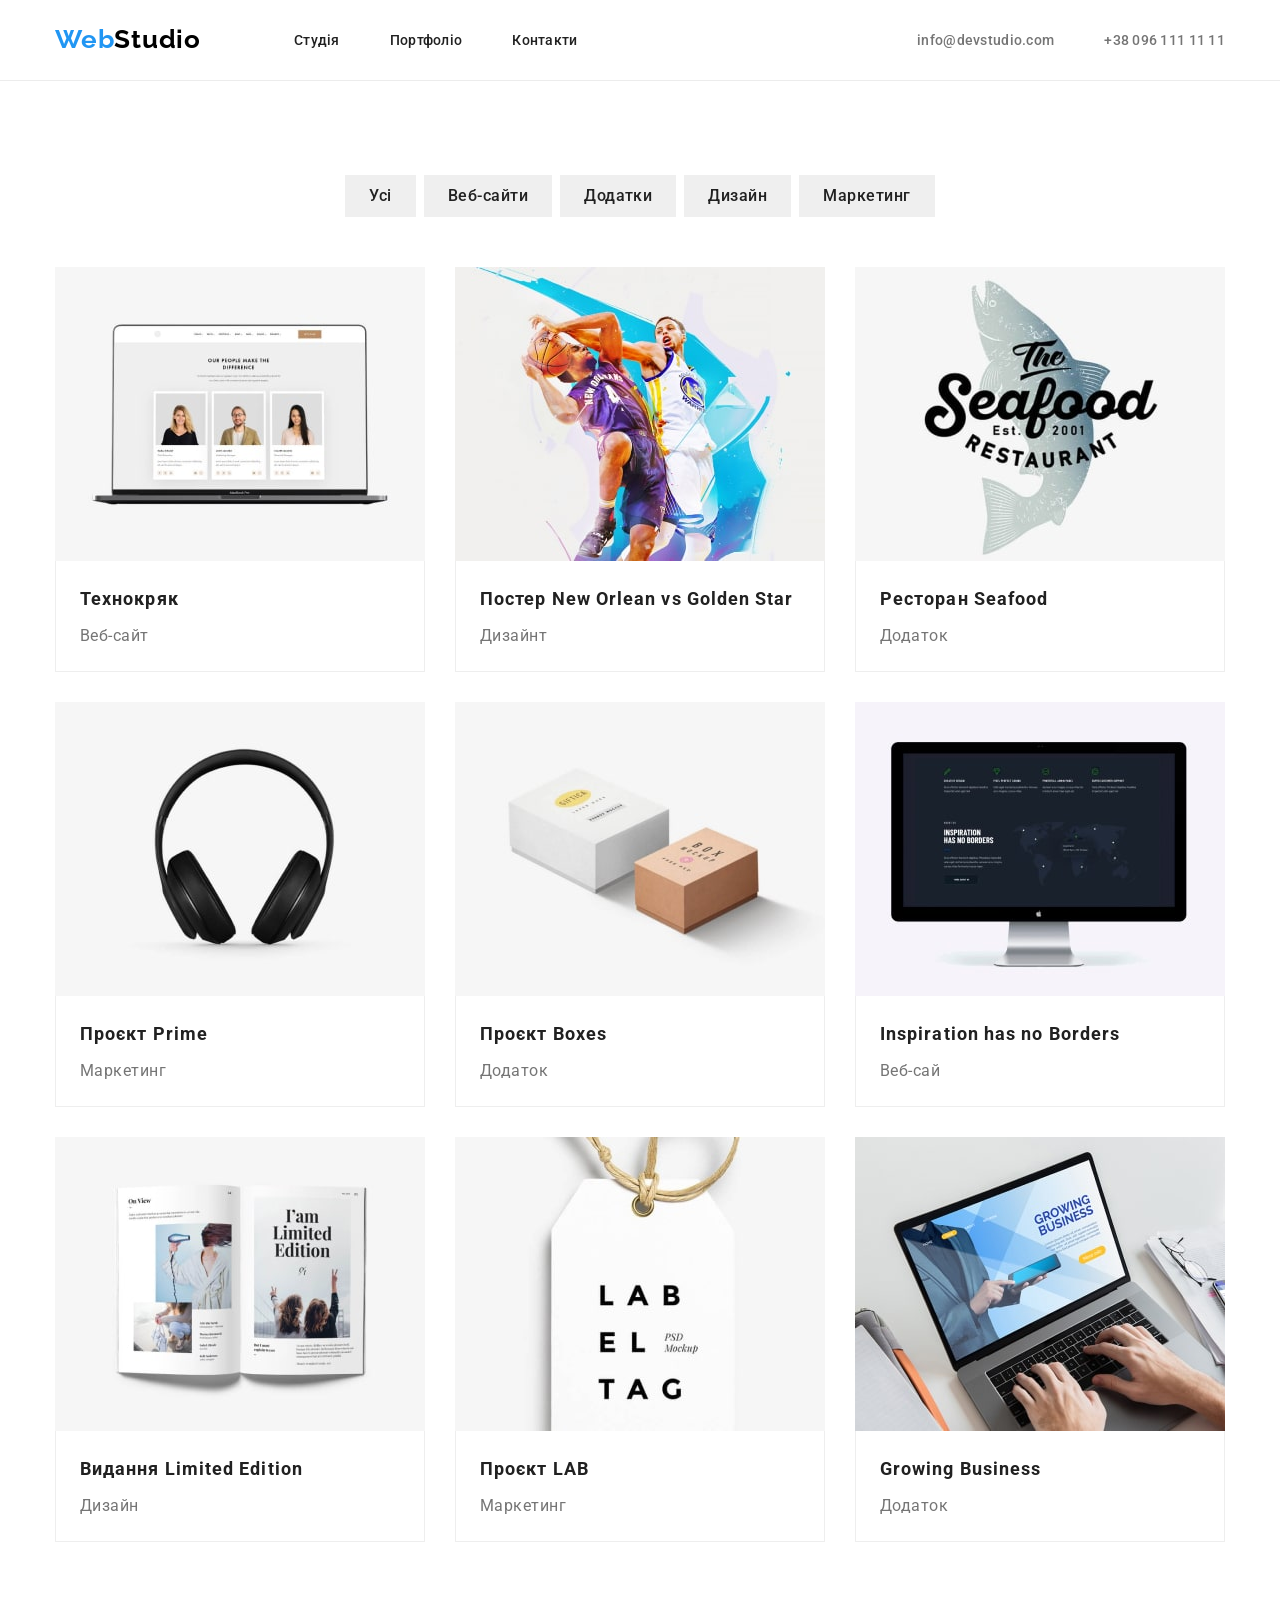
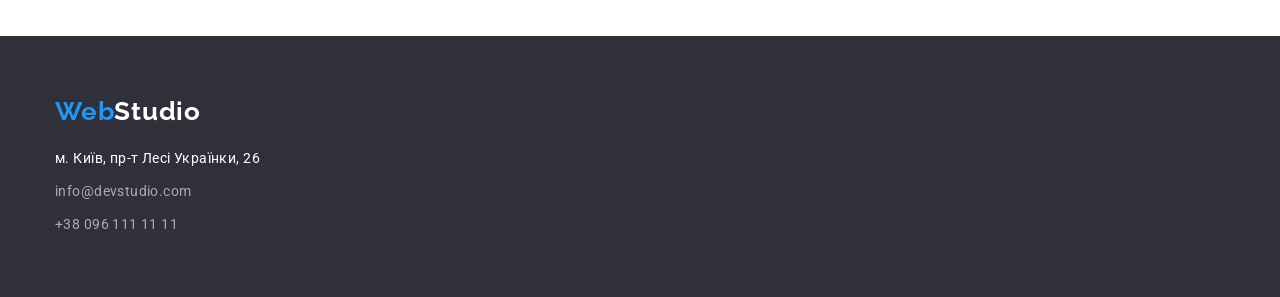
==== portfolio.html @ 2ce48fe1 "Initial commit" ====
<!DOCTYPE html>
<html lang="uk">

<head>
    <meta charset="UTF-8">
    <meta http-equiv="X-UA-Compatible" content="IE=edge">
    <meta name="viewport" content="width=device-width, initial-scale=1.0">
    <title>WebStudio</title>
    <link
        href="https://fonts.googleapis.com/css2?family=Raleway:wght@700&family=Roboto:wght@400;500;700;900&display=swap"
        rel="stylesheet">
     <link rel="stylesheet" href="https://cdnjs.cloudflare.com/ajax/libs/modern-normalize/1.1.0/modern-normalize.min.css"
            integrity="sha512-wpPYUAdjBVSE4KJnH1VR1HeZfpl1ub8YT/NKx4PuQ5NmX2tKuGu6U/JRp5y+Y8XG2tV+wKQpNHVUX03MfMFn9Q=="
            crossorigin="anonymous" referrerpolicy="no-referrer" />
    <link rel="stylesheet" href="./css/styles.css">
</head>

<body>
    <!--Шапка сайта-->
    <header class="header">
        <div class="header-nav container">
            <nav class="nav">
                <a href="./index.html" class="logo"><span class="primary">Web</span><span
                        class="secondary">Studio</span></a>
                <ul class="site-nav list">
                    <li class="item"><a href="./index.html" class="link">Студія</a></li>
                    <li class="item"><a href="./portfolio.html" class="link">Портфоліо</a></li>
                    <li class="item"><a href="" class="link">Контакти</a></li>
                </ul>
            </nav>
            <ul class="contacts-nav list">
                <li class="item"><a href="mailto:info@devstudio.com" class="link">info@devstudio.com</a></li>
                <li class="item"><a href="tel:+380961111111" class="link">+38 096 111 11 11</a></li>
            </ul>
        </div>
    
    </header>
   <main>

    <section class="examples section">
        <div class="container">
            <h2 class="visually-hidden">Наші роботи</h2>
        <ul class="btn-list list">
            <li class="item"><button type="button" class="button">Усі</button></li>
            <li class="item"><button type="button" class="button">Веб-сайти</button></li>
            <li class="item"><button type="button" class="button">Додатки</button></li>
            <li class="item"><button type="button" class="button">Дизайн</button></li>
            <li class="item"><button type="button" class="button">Маркетинг</button></li>
        </ul>
       

        <ul class="projects-list list">
            <li class="item">
                <img src="./images/portfolio.jpg" alt="Сторінка веб-сайту" width="370" height="294">
                <div class="design">
                    <h3 class="projects">Технокряк</h3>
                    <p class="category">Веб-сайт</p>
                </div>
            </li>
            <li class="item">
                <img src="./images/portfolio1.jpg" alt="Боскетболісті" width="370" height="294">
                <div class="design">
                    <h3 class="projects">Постер New Orlean vs Golden Star</h3>
                    <p class="category">Дизайнт</p>
                </div>
            </li>
            <li class="item">
                <img src="./images/portfolio2jpg.jpg" alt="Риба" width="370" height="294">
                <div class="design">
                    <h3 class="projects">Ресторан Seafood</h3>
                    <p class="category">Додаток</p>
                </div>
            </li>
            <li class="item">
                <img src="./images/portfolio3.jpg" alt="Комп'ютерні навушники" width="370" height="294">
                <div class="design">
                    <h3 class="projects">Проєкт Prime</h3>
                    <p class="category">Маркетинг</p>
                </div>
            </li>
            <li class="item">
                <img src="./images/portfolio4.jpg" alt="Дві коробки" width="370" height="294">
                <div class="design">
                    <h3 class="projects">Проєкт Boxes</h3>
                    <p class="category">Додаток</p>
                </div>
            </li>
            <li class="item">
                <img src="./images/portfolio5.jpg" alt="Сторінка веб-сайту" width="370" height="294">
                <div class="design">
                    <h3 class="projects">Inspiration has no Borders</h3>
                    <p class="category">Веб-сай</p>
                </div>
            </li>
            <li class="item">
                <img src="./images/portfolio6.jpg" alt="Журнал" width="370" height="294">
                <div class="design">
                    <h3 class="projects">Видання Limited Edition</h3>
                    <p class="category">Дизайн</p>
                </div>
            </li>
            <li class="item">
                <img src="./images/portfolio7.jpg" alt="Етикетка" width="370" height="294">
                <div class="design">
                    <h3 class="projects">Проєкт LAB</h3>
                <p class="category">Маркетинг</p>
            </div>
            </li>
            <li class="item">
                <img src="./images/portfolio8jpg.jpg" alt="Людина працює за ноутбуком" width="370" height="294">
                <div class="design">
                    <h3 class="projects">Growing Business</h3>
                    <p class="category">Додаток</p>
                </div>
            </li>
        </ul>
        </div>
    </section>

   </main>

    <!--Подвал-->
<footer class="footer">
    <div class="container">
        <a href="./index.html" class="logo"><span class="primary">Web</span><span
                class="secondary white">Studio</span></a>
        <address>
            <ul class="contacts list">
                <li class="item"><a href="https://goo.gl/maps/CDWquLzeUnctmw3z9" target="_blank"
                        rel="noopener noreferrer nofollow" class="link address">м. Київ, пр-т Лесі
                        Українки, 26</a></li>
                <li class="item"><a href="mailto:info@devstudio.com" class="link">info@devstudio.com</a></li>
                <li class="item"><a href="tel:+380961111111" class="link">+38 096 111 11 11</a></li>
            </ul>
        </address>
    </div>

</footer>

</body>

</html>
---- css/styles.css ----
:root {
    --main-color: #212121;
    --logo-color: #000000;
    --phone-color: #757575;
    --primary-color: #ffffff;
    --accent-color: #2196f3;
    --hero-color: #2f303a;
    --adress-color: rgba(255, 255, 255, 0.6);
    --exampels-border-color: #EEEEEE
}

body {
    font-family: 'Roboto', 'Times New Roman', 'Verdana', 'Tahoma', sans-serif;
    background-color: var(--primary-color);
    color: var(--main-color);
}

/* Reset start */

h1,
h2,
h3,
h4,
h5,
h6,
p {
    margin: 0;
}

.link {
    text-decoration: none;
}

.list {
    list-style: none;
    padding: 0;
    margin: 0;
    list-style: none;

}

img {
    display: block;
}

.button {
    display: inline-block;
        text-align: center;
        font-family: inherit;
        cursor: pointer;
        color: inherit;
        border-color: transparent;
}

/* Reset end */

.container {
width: 1200px;
padding-left: 15px;
padding-right: 15px;
margin-left: auto;
margin-right: auto;
/* outline: 2px solid red; */
}

.section{
padding-top: 94px;
padding-bottom: 94px;
}

/* Header */
.header-nav {
    display: flex;
}

.nav {
    display: flex;
}

.header {
    border-bottom: 1px solid #ECECEC;
}

.logo {
    padding-top: 24px;
    padding-bottom: 25px;
    font-family: Raleway;
    font-weight: 700;
    font-size: 26px;
    line-height: 1.19;
    letter-spacing: 0.03em;
    text-decoration: none;
}

.logo>.primary {
    color: var(--accent-color);
}

.logo>.secondary {
    color: var(--logo-color);
}


/* site nav */
.site-nav {
    display: flex;
    margin-left: 93px;
    align-items: center;
}

.header-nav {
display: flex;
align-items: center;
}

.contacts-nav {
    display: flex;
    margin-left: auto;
    align-items: center;
}

.site-nav .item:not(:last-child) {
    margin-right: 50px;
}

.site-nav .link {
    font-weight: 500;
    font-size: 14px;
    line-height: 1.14;
    letter-spacing: 0.02em;
    color: inherit;
    padding-top: 32px;
    padding-bottom: 32px;
}

.site-nav .link:hover, 
.site-nav .link:focus {
    color: var(--accent-color);
}

.contacts-nav .link {
    font-weight: 500;
    font-size: 14px;
    line-height: 1.14;
    letter-spacing: 0.02em;
    color: var(--phone-color);
}

.contacts-nav .link:hover,
.contacts-nav .link:focus {
    color: var(--accent-color)
}

.contacts-nav .item+.item {
    margin-left: 50px;
}

/* Hero */

.hero {
    color: var(--primary-color);
    background-color: var(--hero-color);
    padding-top: 200px;
    padding-bottom: 200px;
    margin-left: auto;
    margin-right: auto;
    max-width: 1600px;
    text-align: center;
    
}

.hero-title {
    margin-bottom: 30px;
    font-weight: 900;
    font-size: 44px;
    line-height: 1.36;
    text-align: center;
    letter-spacing: 0.06em;
    text-transform: uppercase;
    color: var(--primary-color);
}

.hero .button {
    background: var(--accent-color);
    min-width: 216px;
        border-radius: 4px;
        padding: 10px 32px;
        font-weight: 700;
        font-size: 16px;
        line-height: 1.88;
        align-items: center;
        letter-spacing: 0.06em;
        color: var(--primary-color);
}

 /* Benefits */

.no-padding {
    padding-bottom: 0;
}

.benefits-list{
    display: flex;
}

.benefits .title {
    font-weight: 700;
    font-size: 14px;
    line-height: 1.14;
    letter-spacing: 0.03em;
    text-transform: uppercase;
    margin-bottom: 10px;
}

.benefits .text {
    font-size: 14px;
    line-height: 1.71;
    letter-spacing: 0.03em;
    color: var(--phone-color);
}

.benefits-list .item {
    width: 270px;
}

/* activity */

.activity-list {
    display: flex;
}

.activity-list .item+.item {
    margin-left: 30px;
}

.activity .title, .team .title {
    font-weight: 700;
    font-size: 36px;
    line-height: 1.17;
    text-align: center;
    letter-spacing: 0.03em;
    margin-bottom: 50px;
}

/* team */
.member-list {
    display: flex;
}

.member {
    box-shadow: 0px 1px 3px rgba(0, 0, 0, 0.12), 0px 1px 1px rgba(0, 0, 0, 0.14), 0px 2px 1px rgba(0, 0, 0, 0.2);
    border-radius: 0px 0px 4px 4px;
}

.team {
    background: #F5F4FA;
}

.member +.member, .benefits-list .item+.item {
    margin-left: 30px;

}

.info {
padding-top: 30px;
padding-bottom: 30px;
}

.member .name {
    font-weight: 500;
    font-size: 16px;
    line-height: 1.19;
    text-align: center;
    letter-spacing: 0.03em;
    margin-bottom: 10px;
}

.member .post {
    font-size: 16px;
    line-height: 1.19;
    text-align: center;
    letter-spacing: 0.03em;
    color: var(--phone-color);
}

/* footer */

.footer {
    background-color: var(--hero-color);
    padding-top: 60px;
    padding-bottom: 60px;
}

.footer .logo {
    display: inline-block;
    padding: 0;
    margin-bottom: 20px;
}

.secondary.white {
    color: var(--primary-color);
}

.contacts .item+.item {
    margin-top: 9px;
}

.contacts .link {
    font-style: normal;
    font-size: 14px;
    line-height: 1.71;
    letter-spacing: 0.03em;
    color: var(--adress-color);
}

.link.address {
    color: var(--primary-color);
}

/* portfolio */

.visually-hidden {
    position: absolute;
    width: 1px;
    height: 1px;
    margin: -1px;
    border: 0;
    padding: 0;

    white-space: nowrap;
    clip-path: inset(100%);
    clip: rect(0 0 0 0);
    overflow: hidden;
}

.btn-list {
    display: flex;
    justify-content:center;
    margin-bottom: 50px;
    align-items: center;
}

.btn-list .item+.item {
    margin-left: 8px;
}

.examples .button {
    padding: 6px 22px;
    font-weight: 500;
        font-size: 16px;
        line-height: 1.62;
        text-align: center;
        letter-spacing: 0.03em;

}

.examples .button:hover,
.examples .button:focus {
    color: var(--primary-color);
    background-color: var(--accent-color);
}

.projects-list {
    display: flex;
    flex-wrap: wrap;
    gap: 30px;
    justify-content:center;
    /* outline: 2px solid tomato; */
}

.examples .projects {
    margin-bottom: 4px;
    font-weight: 700;
        font-size: 18px;
        line-height: 2;
        letter-spacing: 0.06em;
}

.examples .category {
    font-size: 16px;
        line-height: 1.88;
        letter-spacing: 0.03em;
        color: var(--phone-color);
} 

.design {
    padding: 20px 24px;
    border-right: 1px solid var(--exampels-border-color);
    border-bottom: 1px solid var(--exampels-border-color);
    border-left: 1px solid var(--exampels-border-color);
}
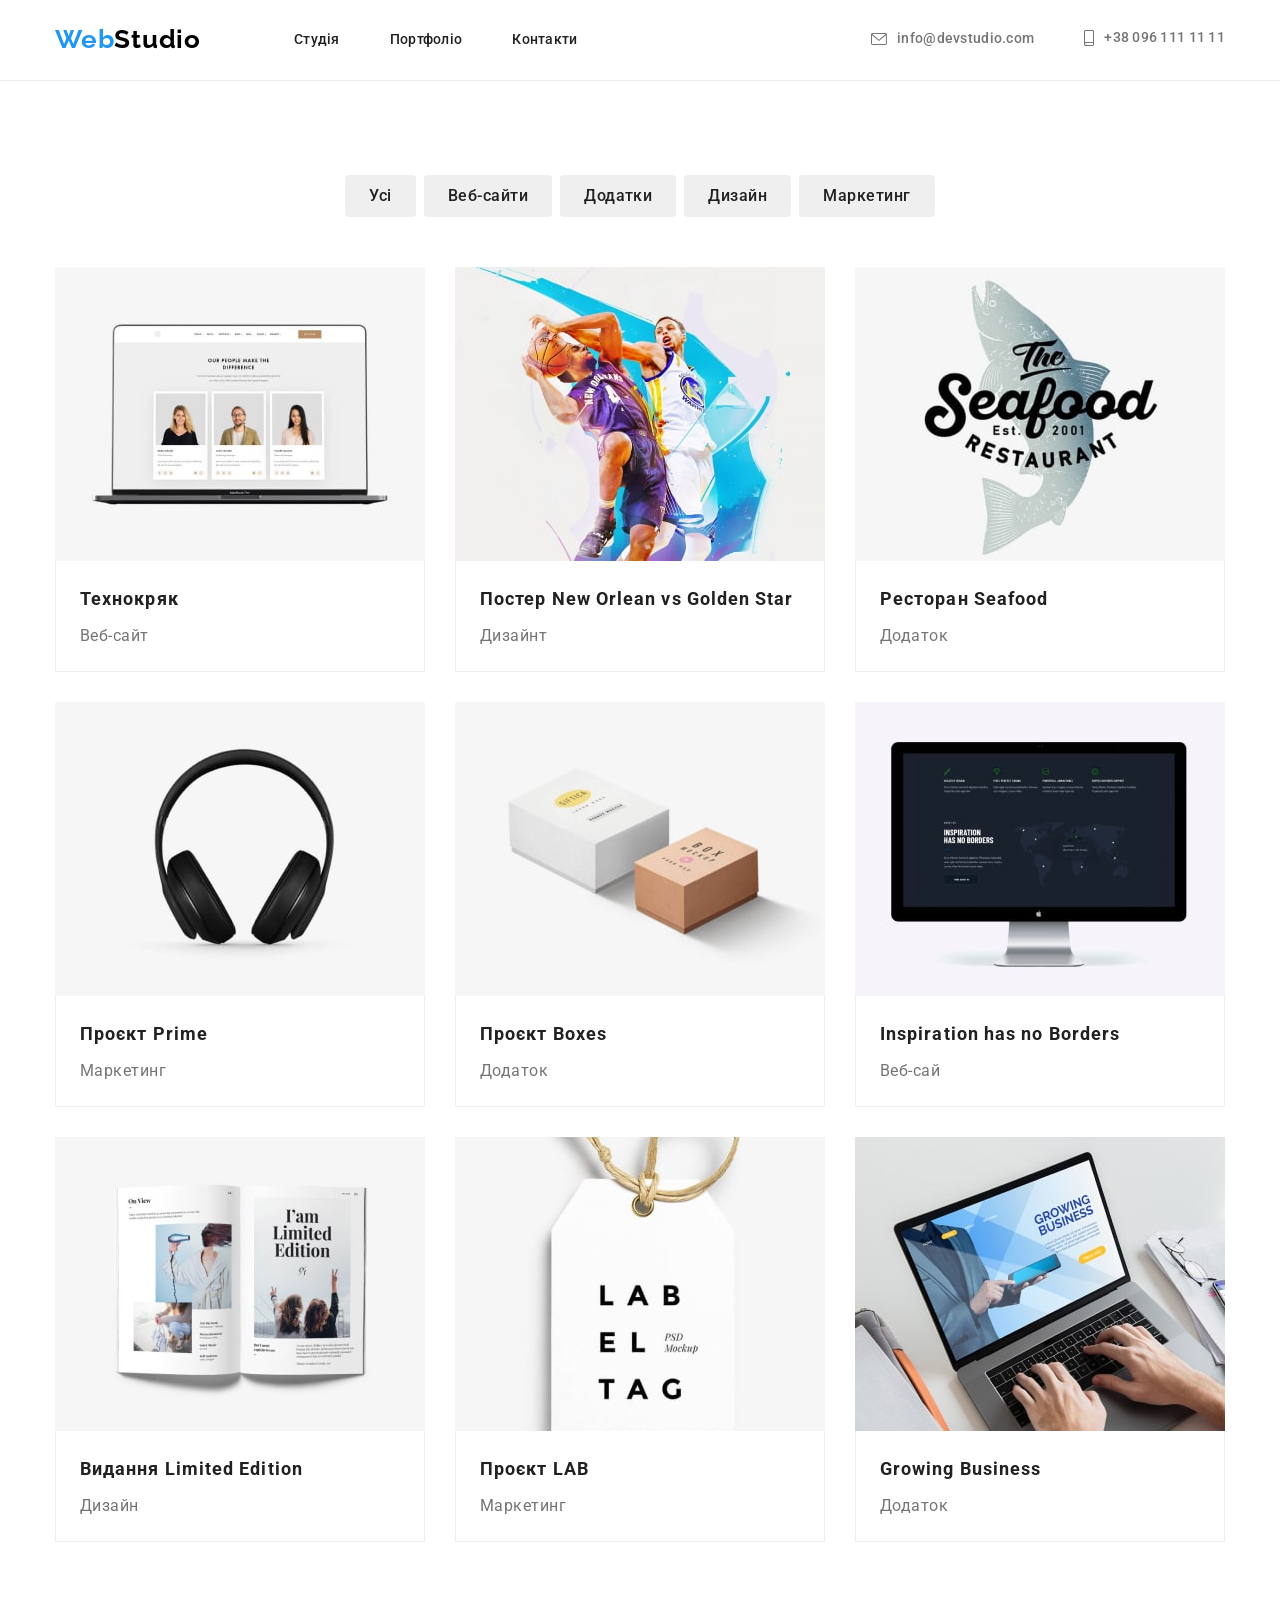
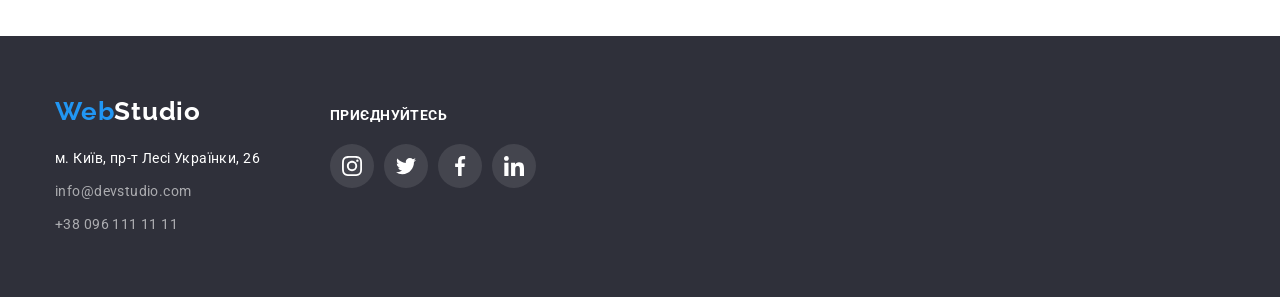
==== commit ff5ead51: "добавление ссылок и иконок" ====
--- a/portfolio.html
+++ b/portfolio.html
@@ -29,11 +29,18 @@
                 </ul>
             </nav>
             <ul class="contacts-nav list">
-                <li class="item"><a href="mailto:info@devstudio.com" class="link">info@devstudio.com</a></li>
-                <li class="item"><a href="tel:+380961111111" class="link">+38 096 111 11 11</a></li>
+                <li class="item"><a href="mailto:info@devstudio.com" class="link">
+                        <svg class="contact-icon" width="16" height="12">
+                            <use href="./images/icons.svg#icon-envelope"></use>
+                        </svg>
+                        info@devstudio.com</a></li>
+                <li class="item"><a href="tel:+380961111111" class="link">
+                        <svg class="contact-icon" width="10" height="16">
+                            <use href="./images/icons.svg#icon-smartphone"></use>
+                        </svg>
+                        +38 096 111 11 11</a></li>
             </ul>
         </div>
-    
     </header>
    <main>
 
@@ -122,19 +129,54 @@
     <!--Подвал-->
 <footer class="footer">
     <div class="container">
-        <a href="./index.html" class="logo"><span class="primary">Web</span><span
-                class="secondary white">Studio</span></a>
-        <address>
-            <ul class="contacts list">
-                <li class="item"><a href="https://goo.gl/maps/CDWquLzeUnctmw3z9" target="_blank"
-                        rel="noopener noreferrer nofollow" class="link address">м. Київ, пр-т Лесі
-                        Українки, 26</a></li>
-                <li class="item"><a href="mailto:info@devstudio.com" class="link">info@devstudio.com</a></li>
-                <li class="item"><a href="tel:+380961111111" class="link">+38 096 111 11 11</a></li>
+        <div class="footer-nav">
+            <a href="./index.html" class="logo"><span class="primary">Web</span><span
+                    class="secondary white">Studio</span></a>
+            <address>
+                <ul class="contacts list">
+                    <li class="item"><a href="https://goo.gl/maps/CDWquLzeUnctmw3z9" target="_blank"
+                            rel="noopener noreferrer nofollow" class="link address">м. Київ, пр-т Лесі
+                            Українки, 26</a></li>
+                    <li class="item"><a href="mailto:info@devstudio.com" class="link">info@devstudio.com</a></li>
+                    <li class="item"><a href="tel:+380961111111" class="link">+38 096 111 11 11</a></li>
+                </ul>
+            </address>
+        </div>
+
+        <div class="socials-footer">
+            <h2 class="footer-title">приєднуйтесь</h2>
+            <ul class="socials-list list">
+                <li class="item">
+                    <a href="https://www.instagram.com/" rel="noopener noreferrer" aria-label="Instagram" class="link">
+                        <svg class="social-icon" width="20" height="20">
+                            <use href="./images/icons.svg#icon-instagram"></use>
+                        </svg>
+                    </a>
+                </li>
+                <li class="item">
+                    <a href="https://twitter.com/" rel="noopener noreferrer" aria-label="Twitter" class="link">
+                        <svg class="social-icon" width="20" height="20">
+                            <use href="./images/icons.svg#icon-twitter"></use>
+                        </svg>
+                    </a>
+                </li>
+                <li class="item">
+                    <a href="https://www.facebook.com/" rel="noopener noreferrer" aria-label="Facebook" class="link">
+                        <svg class="social-icon" width="20" height="20">
+                            <use href="./images/icons.svg#icon-facebook"></use>
+                        </svg>
+                    </a>
+                </li>
+                <li class="item">
+                    <a href="https://www.linkedin.com/" rel="noopener noreferrer" aria-label="Linkedin" class="link">
+                        <svg class="social-icon" width="20" height="20">
+                            <use href="./images/icons.svg#icon-linkedin"></use>
+                        </svg>
+                    </a>
+                </li>
             </ul>
-        </address>
+        </div>
     </div>
-
 </footer>
 
 </body>
--- a/css/styles.css
+++ b/css/styles.css
@@ -6,7 +6,10 @@
     --accent-color: #2196f3;
     --hero-color: #2f303a;
     --adress-color: rgba(255, 255, 255, 0.6);
-    --exampels-border-color: #EEEEEE
+    --exampels-border-color: #EEEEEE;
+    --layout-color: rgba(47, 48, 58, 0.4);
+    --benefits-section-bg-color: #f5f4fa;
+    --social-color: #AFB1B8;
 }
 
 body {
@@ -124,6 +127,7 @@
 }
 
 .site-nav .link {
+    display: block;
     font-weight: 500;
     font-size: 14px;
     line-height: 1.14;
@@ -139,6 +143,8 @@
 }
 
 .contacts-nav .link {
+    display: inline-flex;
+    align-items: center;
     font-weight: 500;
     font-size: 14px;
     line-height: 1.14;
@@ -146,6 +152,11 @@
     color: var(--phone-color);
 }
 
+.contact-icon {
+    margin-right: 10px;
+    fill: currentColor;
+}
+
 .contacts-nav .link:hover,
 .contacts-nav .link:focus {
     color: var(--accent-color)
@@ -158,15 +169,20 @@
 /* Hero */
 
 .hero {
-    color: var(--primary-color);
-    background-color: var(--hero-color);
     padding-top: 200px;
     padding-bottom: 200px;
+    max-width: 1600px;
+    height: 600px;
     margin-left: auto;
     margin-right: auto;
-    max-width: 1600px;
     text-align: center;
-    
+    color: var(--primary-color);
+    background-color: var(--hero-color);
+    background-image: linear-gradient(to right, var(--layout-color), var(--layout-color)),
+    url('../images/header.jpg');
+    background-repeat: no-repeat;
+    background-position: center;
+    background-color: #F5F4FA;
 }
 
 .hero-title {
@@ -223,6 +239,17 @@
     width: 270px;
 }
 
+.wrapper {
+    display: flex;
+    align-items: center;
+    justify-content: center;
+    width: 100%;
+    height: 120px;
+    background-color: var(--benefits-section-bg-color);
+    margin-bottom: 30px;
+
+}
+
 /* activity */
 
 .activity-list {
@@ -233,7 +260,7 @@
     margin-left: 30px;
 }
 
-.activity .title, .team .title {
+.activity .title, .team .title, .clients .title {
     font-weight: 700;
     font-size: 36px;
     line-height: 1.17;
@@ -276,11 +303,68 @@
 }
 
 .member .post {
+    margin-bottom: 16px;
     font-size: 16px;
     line-height: 1.19;
     text-align: center;
     letter-spacing: 0.03em;
     color: var(--phone-color);
+}
+
+
+.socials-list {
+    display: flex;
+    justify-content: center;
+    gap: 10px;
+}
+
+
+.socials-list .link {
+    display: block;
+    padding: 12px;
+    width: 44px;
+    height: 44px;
+    border-radius: 50%;
+    color: var(--social-color);
+    background-color: transparent;
+}
+
+.socials-list .link:hover,
+.socials-list .link:focus {
+    color: var(--primary-color);
+    background-color: var(--accent-color);
+}
+
+.social-icon {
+    fill: currentColor;
+}
+
+/* Clients */
+
+.clients-list .link {
+    display: flex;
+    align-items: center;
+    justify-content: center;
+    width: 170px;
+    height: 92px;
+    border: 1px solid var(--social-color);
+    border-radius: 4px;
+    color: var(--social-color);
+}
+.clients-list .link:hover,
+.clients-list .link:focus {
+    color: var(--accent-color);
+    border-color: var(--accent-color);
+}
+
+.clients-list {
+    display: flex;
+    justify-content: center;
+    gap: 30px;
+}
+
+.clients-logo {
+    fill: currentColor;
 }
 
 /* footer */
@@ -315,6 +399,48 @@
 
 .link.address {
     color: var(--primary-color);
+}
+
+.footer .container {
+    display: flex;
+    gap: 70px;
+    align-items: center;
+}
+
+.footer-title {
+    font-weight: 700;
+        font-size: 14px;
+        line-height: 1.14;
+        letter-spacing: 0.03em;
+        text-transform: uppercase;
+        color: var(--primary-color);
+        margin-bottom: 20px;
+        
+}
+
+.socials-footer {
+align-self: flex-start;
+margin-top: 12px;
+}
+
+.socials-footer .link {
+    display: block;
+    padding: 12px;
+    width: 44px;
+    height: 44px;
+    border-radius: 50%;
+    color: var(--primary-color);
+    background-color: rgba(255, 255, 255, 0.1);
+}
+
+.socials-footer .link:hover,
+.socials-footer .link:focus {
+    color: var(--primary-color);
+    background-color: var(--accent-color);
+}
+
+.social-icon {
+    fill: currentColor;
 }
 
 /* portfolio */
@@ -351,6 +477,7 @@
         line-height: 1.62;
         text-align: center;
         letter-spacing: 0.03em;
+        border-radius: 4px;
 
 }
 
@@ -358,6 +485,7 @@
 .examples .button:focus {
     color: var(--primary-color);
     background-color: var(--accent-color);
+    box-shadow: 0px 3px 1px rgba(0, 0, 0, 0.1), 0px 1px 2px rgba(0, 0, 0, 0.08), 0px 2px 2px rgba(0, 0, 0, 0.12);
 }
 
 .projects-list {
@@ -366,6 +494,10 @@
     gap: 30px;
     justify-content:center;
     /* outline: 2px solid tomato; */
+}
+
+.projects-list .item:hover {
+    box-shadow: 0px 1px 1px rgba(0, 0, 0, 0.12), 0px 4px 4px rgba(0, 0, 0, 0.06), 1px 4px 6px rgba(0, 0, 0, 0.16);
 }
 
 .examples .projects {
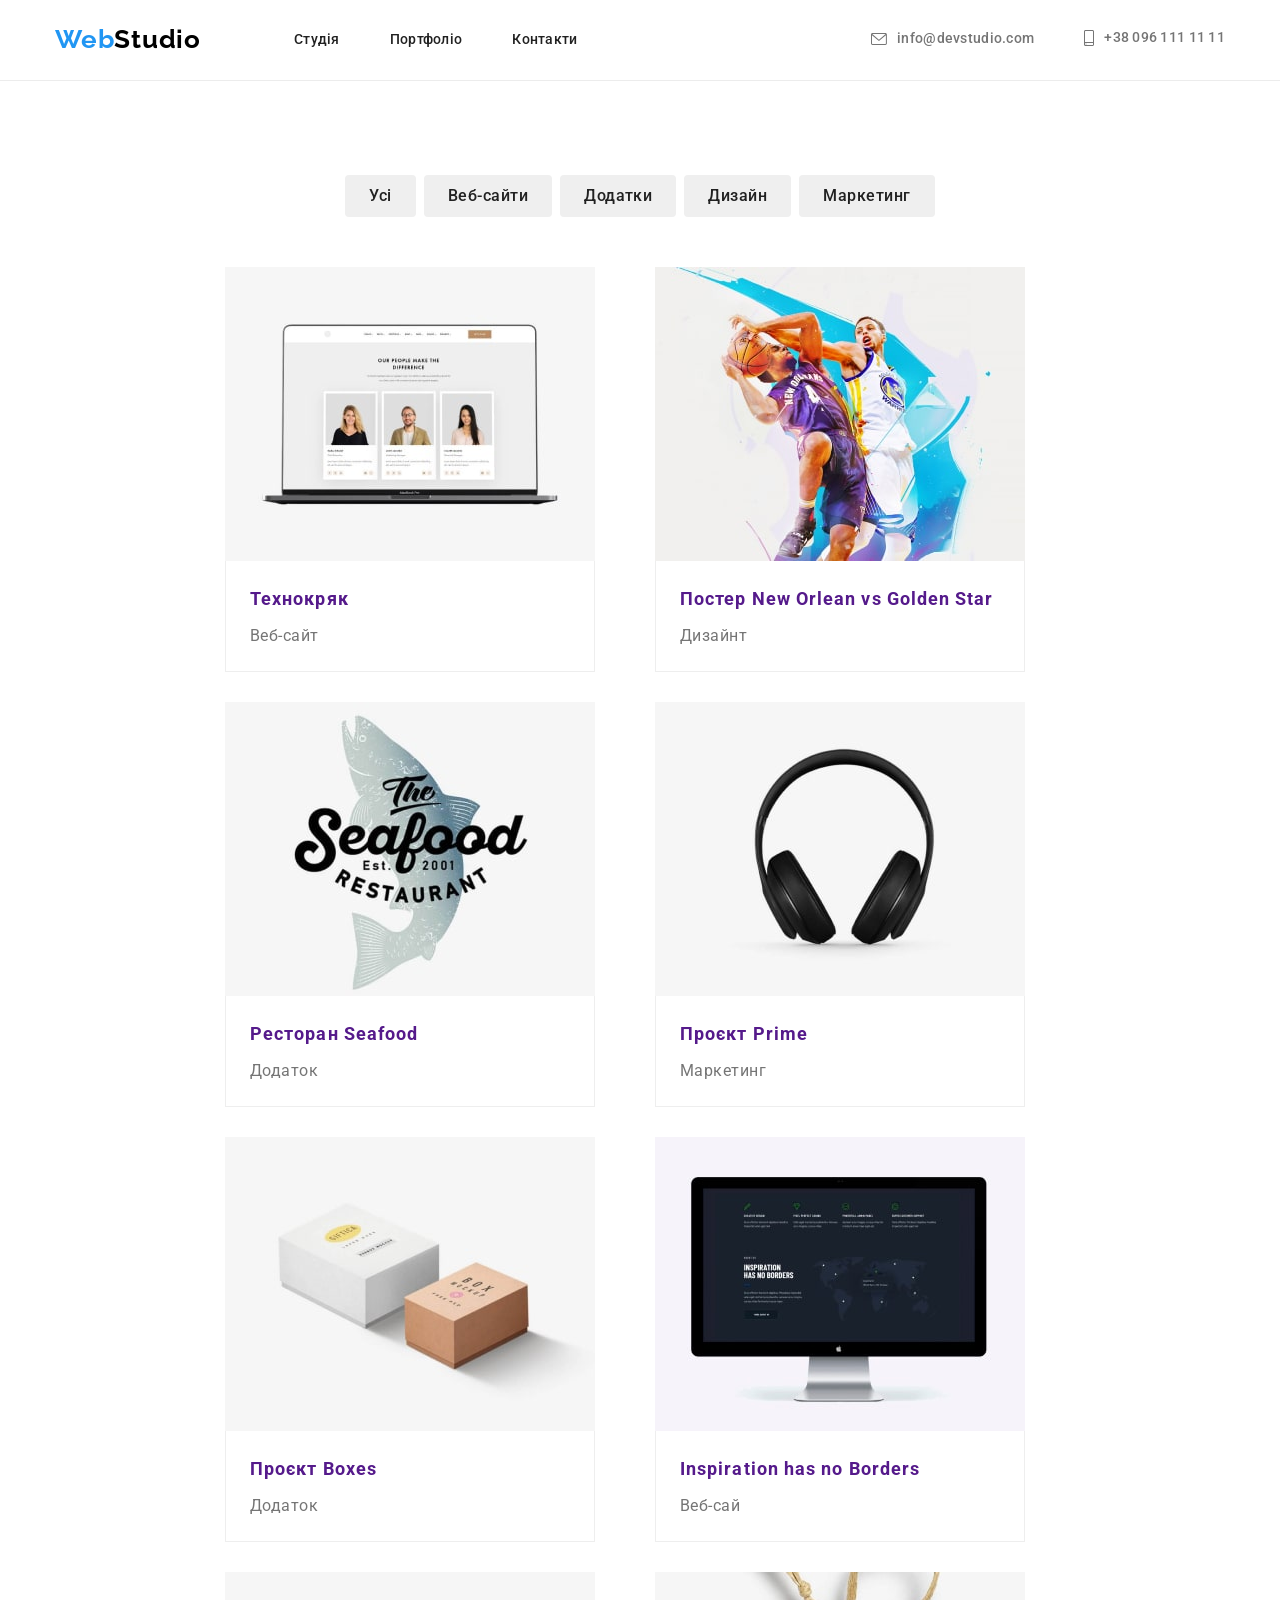
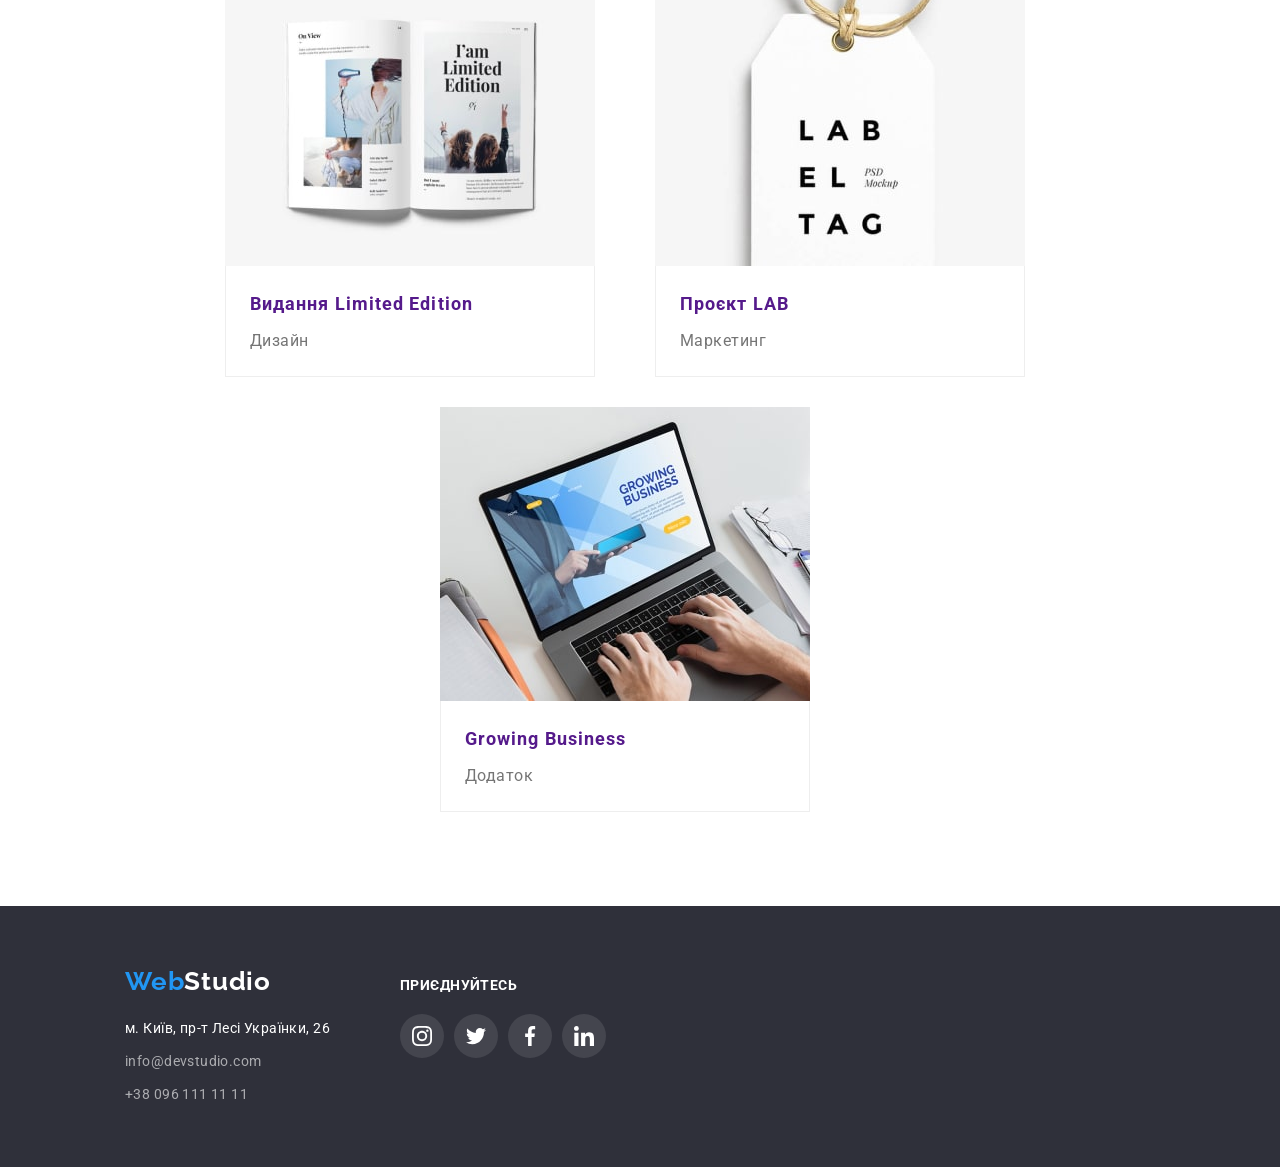
==== commit 30d2b354: "добавление ссылок в портфолио" ====
--- a/portfolio.html
+++ b/portfolio.html
@@ -58,6 +58,7 @@
 
         <ul class="projects-list list">
             <li class="item">
+                <a href="" class="link">
                 <img src="./images/portfolio.jpg" alt="Сторінка веб-сайту" width="370" height="294">
                 <div class="design">
                     <h3 class="projects">Технокряк</h3>
@@ -65,6 +66,7 @@
                 </div>
             </li>
             <li class="item">
+                <a href="" class="link">
                 <img src="./images/portfolio1.jpg" alt="Боскетболісті" width="370" height="294">
                 <div class="design">
                     <h3 class="projects">Постер New Orlean vs Golden Star</h3>
@@ -72,6 +74,7 @@
                 </div>
             </li>
             <li class="item">
+                <a href="" class="link">
                 <img src="./images/portfolio2jpg.jpg" alt="Риба" width="370" height="294">
                 <div class="design">
                     <h3 class="projects">Ресторан Seafood</h3>
@@ -79,6 +82,7 @@
                 </div>
             </li>
             <li class="item">
+                <a href="" class="link">
                 <img src="./images/portfolio3.jpg" alt="Комп'ютерні навушники" width="370" height="294">
                 <div class="design">
                     <h3 class="projects">Проєкт Prime</h3>
@@ -86,6 +90,7 @@
                 </div>
             </li>
             <li class="item">
+                <a href="" class="link">
                 <img src="./images/portfolio4.jpg" alt="Дві коробки" width="370" height="294">
                 <div class="design">
                     <h3 class="projects">Проєкт Boxes</h3>
@@ -93,6 +98,7 @@
                 </div>
             </li>
             <li class="item">
+                <a href="" class="link">
                 <img src="./images/portfolio5.jpg" alt="Сторінка веб-сайту" width="370" height="294">
                 <div class="design">
                     <h3 class="projects">Inspiration has no Borders</h3>
@@ -100,6 +106,7 @@
                 </div>
             </li>
             <li class="item">
+                <a href="" class="link">
                 <img src="./images/portfolio6.jpg" alt="Журнал" width="370" height="294">
                 <div class="design">
                     <h3 class="projects">Видання Limited Edition</h3>
@@ -107,6 +114,7 @@
                 </div>
             </li>
             <li class="item">
+                <a href="" class="link">
                 <img src="./images/portfolio7.jpg" alt="Етикетка" width="370" height="294">
                 <div class="design">
                     <h3 class="projects">Проєкт LAB</h3>
@@ -114,6 +122,7 @@
             </div>
             </li>
             <li class="item">
+                <a href="" class="link">
                 <img src="./images/portfolio8jpg.jpg" alt="Людина працює за ноутбуком" width="370" height="294">
                 <div class="design">
                     <h3 class="projects">Growing Business</h3>
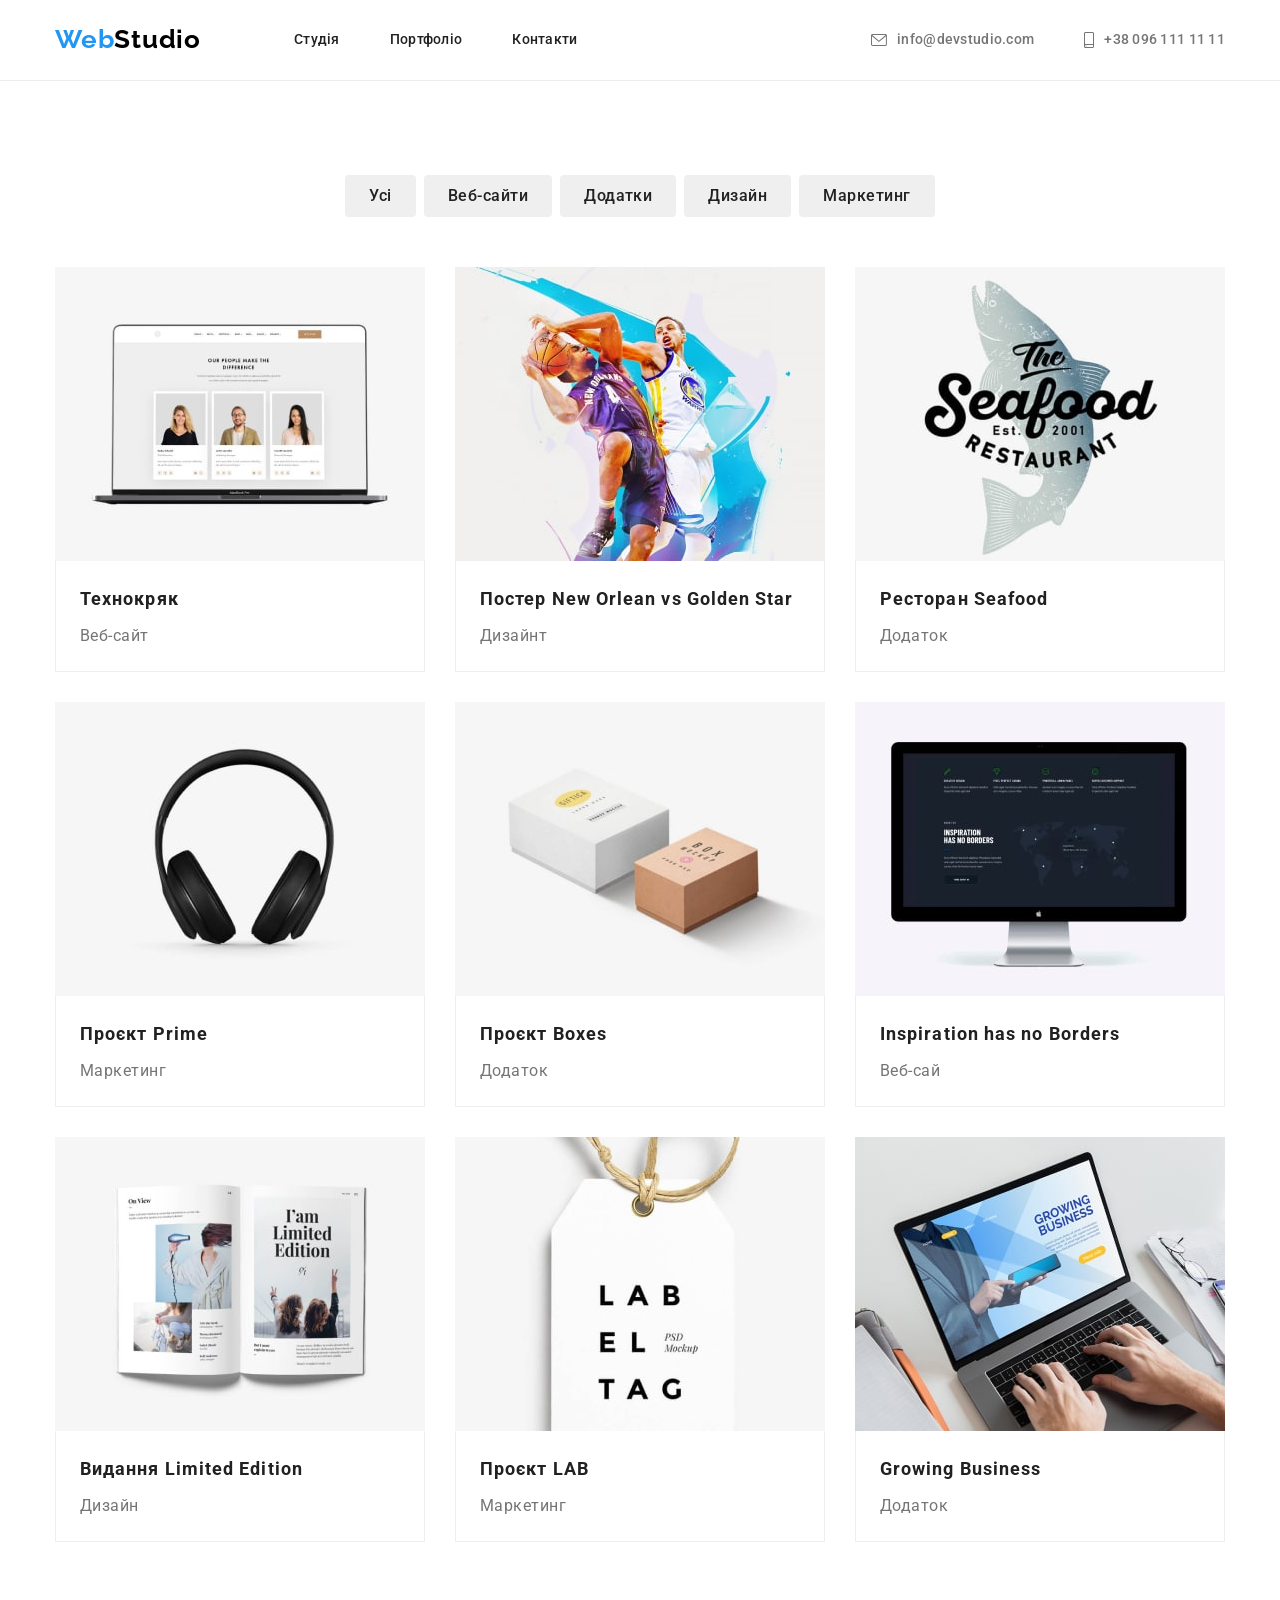
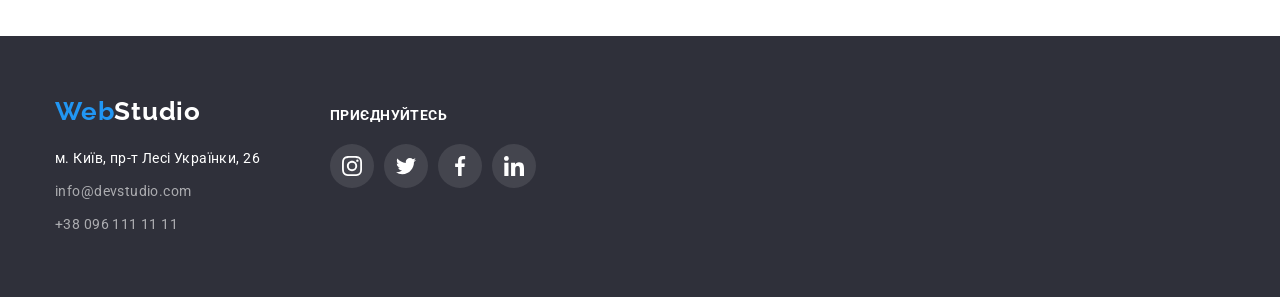
==== commit db9529ee: "исправление сетки в портфолио" ====
--- a/portfolio.html
+++ b/portfolio.html
@@ -63,7 +63,7 @@
                 <div class="design">
                     <h3 class="projects">Технокряк</h3>
                     <p class="category">Веб-сайт</p>
-                </div>
+                </div> </a>
             </li>
             <li class="item">
                 <a href="" class="link">
@@ -71,7 +71,7 @@
                 <div class="design">
                     <h3 class="projects">Постер New Orlean vs Golden Star</h3>
                     <p class="category">Дизайнт</p>
-                </div>
+                </div> </a>
             </li>
             <li class="item">
                 <a href="" class="link">
@@ -79,7 +79,7 @@
                 <div class="design">
                     <h3 class="projects">Ресторан Seafood</h3>
                     <p class="category">Додаток</p>
-                </div>
+                </div> </a>
             </li>
             <li class="item">
                 <a href="" class="link">
@@ -87,7 +87,7 @@
                 <div class="design">
                     <h3 class="projects">Проєкт Prime</h3>
                     <p class="category">Маркетинг</p>
-                </div>
+                </div> </a>
             </li>
             <li class="item">
                 <a href="" class="link">
@@ -95,7 +95,7 @@
                 <div class="design">
                     <h3 class="projects">Проєкт Boxes</h3>
                     <p class="category">Додаток</p>
-                </div>
+                </div> </a>
             </li>
             <li class="item">
                 <a href="" class="link">
@@ -103,7 +103,7 @@
                 <div class="design">
                     <h3 class="projects">Inspiration has no Borders</h3>
                     <p class="category">Веб-сай</p>
-                </div>
+                </div> </a>
             </li>
             <li class="item">
                 <a href="" class="link">
@@ -111,7 +111,7 @@
                 <div class="design">
                     <h3 class="projects">Видання Limited Edition</h3>
                     <p class="category">Дизайн</p>
-                </div>
+                </div> </a>
             </li>
             <li class="item">
                 <a href="" class="link">
@@ -119,7 +119,7 @@
                 <div class="design">
                     <h3 class="projects">Проєкт LAB</h3>
                 <p class="category">Маркетинг</p>
-            </div>
+            </div> </a>
             </li>
             <li class="item">
                 <a href="" class="link">
@@ -127,7 +127,7 @@
                 <div class="design">
                     <h3 class="projects">Growing Business</h3>
                     <p class="category">Додаток</p>
-                </div>
+                </div> </a>
             </li>
         </ul>
         </div>
--- a/css/styles.css
+++ b/css/styles.css
@@ -32,6 +32,7 @@
 
 .link {
     text-decoration: none;
+    color: currentColor;
 }
 
 .list {
@@ -150,6 +151,8 @@
     line-height: 1.14;
     letter-spacing: 0.02em;
     color: var(--phone-color);
+    padding-top: 32px;
+    padding-bottom: 32px;
 }
 
 .contact-icon {
@@ -404,7 +407,7 @@
 .footer .container {
     display: flex;
     gap: 70px;
-    align-items: center;
+    align-items: baseline;
 }
 
 .footer-title {
@@ -418,11 +421,6 @@
         
 }
 
-.socials-footer {
-align-self: flex-start;
-margin-top: 12px;
-}
-
 .socials-footer .link {
     display: block;
     padding: 12px;
@@ -491,13 +489,27 @@
 .projects-list {
     display: flex;
     flex-wrap: wrap;
-    gap: 30px;
     justify-content:center;
-    /* outline: 2px solid tomato; */
+}
+
+.projects-list .item:not(:nth-child(3n)) {
+    margin-right: 30px;
+}
+
+.projects-list .item:not(:nth-last-child(-n+3)) {
+    margin-bottom: 30px;
+}
+
+.projects-list .item {
+    flex-basis: calc((100% - 30 * (3 - 1)) / 3);
 }
 
 .projects-list .item:hover {
     box-shadow: 0px 1px 1px rgba(0, 0, 0, 0.12), 0px 4px 4px rgba(0, 0, 0, 0.06), 1px 4px 6px rgba(0, 0, 0, 0.16);
+}
+
+.projects-list .link{
+    display: block;
 }
 
 .examples .projects {
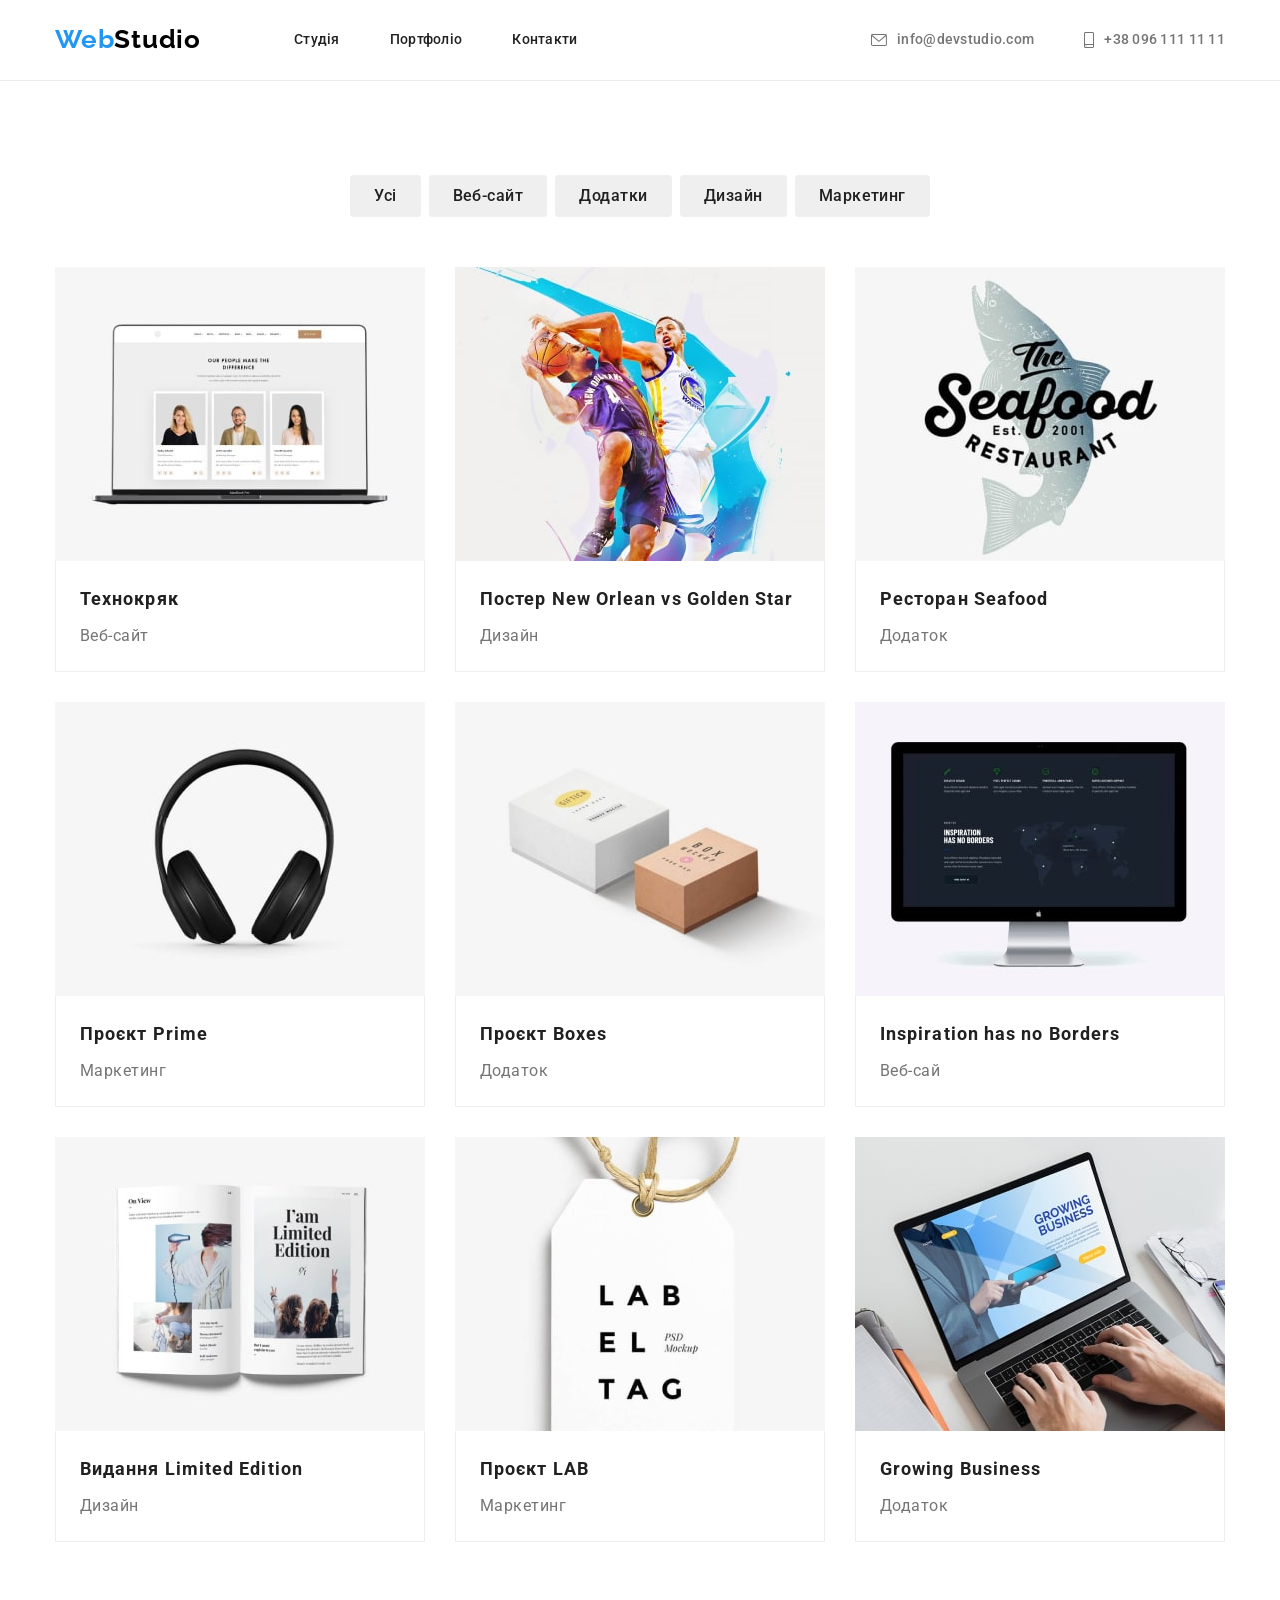
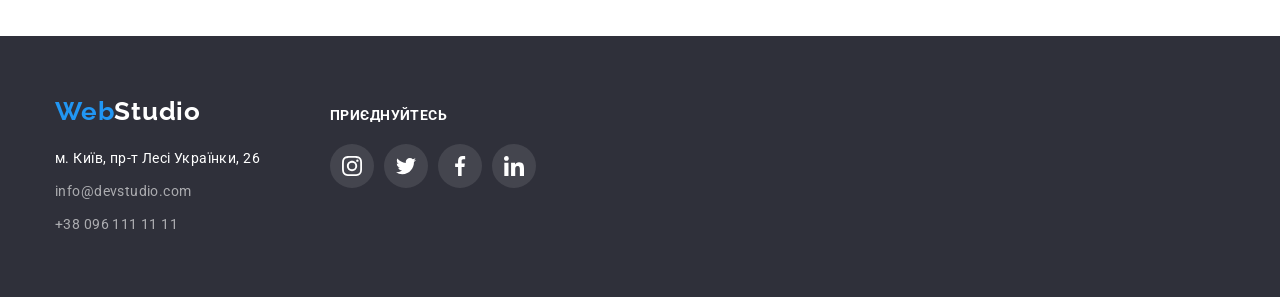
==== commit 40937b4a: "исправление опечаток" ====
--- a/portfolio.html
+++ b/portfolio.html
@@ -49,7 +49,7 @@
             <h2 class="visually-hidden">Наші роботи</h2>
         <ul class="btn-list list">
             <li class="item"><button type="button" class="button">Усі</button></li>
-            <li class="item"><button type="button" class="button">Веб-сайти</button></li>
+            <li class="item"><button type="button" class="button">Веб-сайт</button></li>
             <li class="item"><button type="button" class="button">Додатки</button></li>
             <li class="item"><button type="button" class="button">Дизайн</button></li>
             <li class="item"><button type="button" class="button">Маркетинг</button></li>
@@ -70,7 +70,7 @@
                 <img src="./images/portfolio1.jpg" alt="Боскетболісті" width="370" height="294">
                 <div class="design">
                     <h3 class="projects">Постер New Orlean vs Golden Star</h3>
-                    <p class="category">Дизайнт</p>
+                    <p class="category">Дизайн</p>
                 </div> </a>
             </li>
             <li class="item">
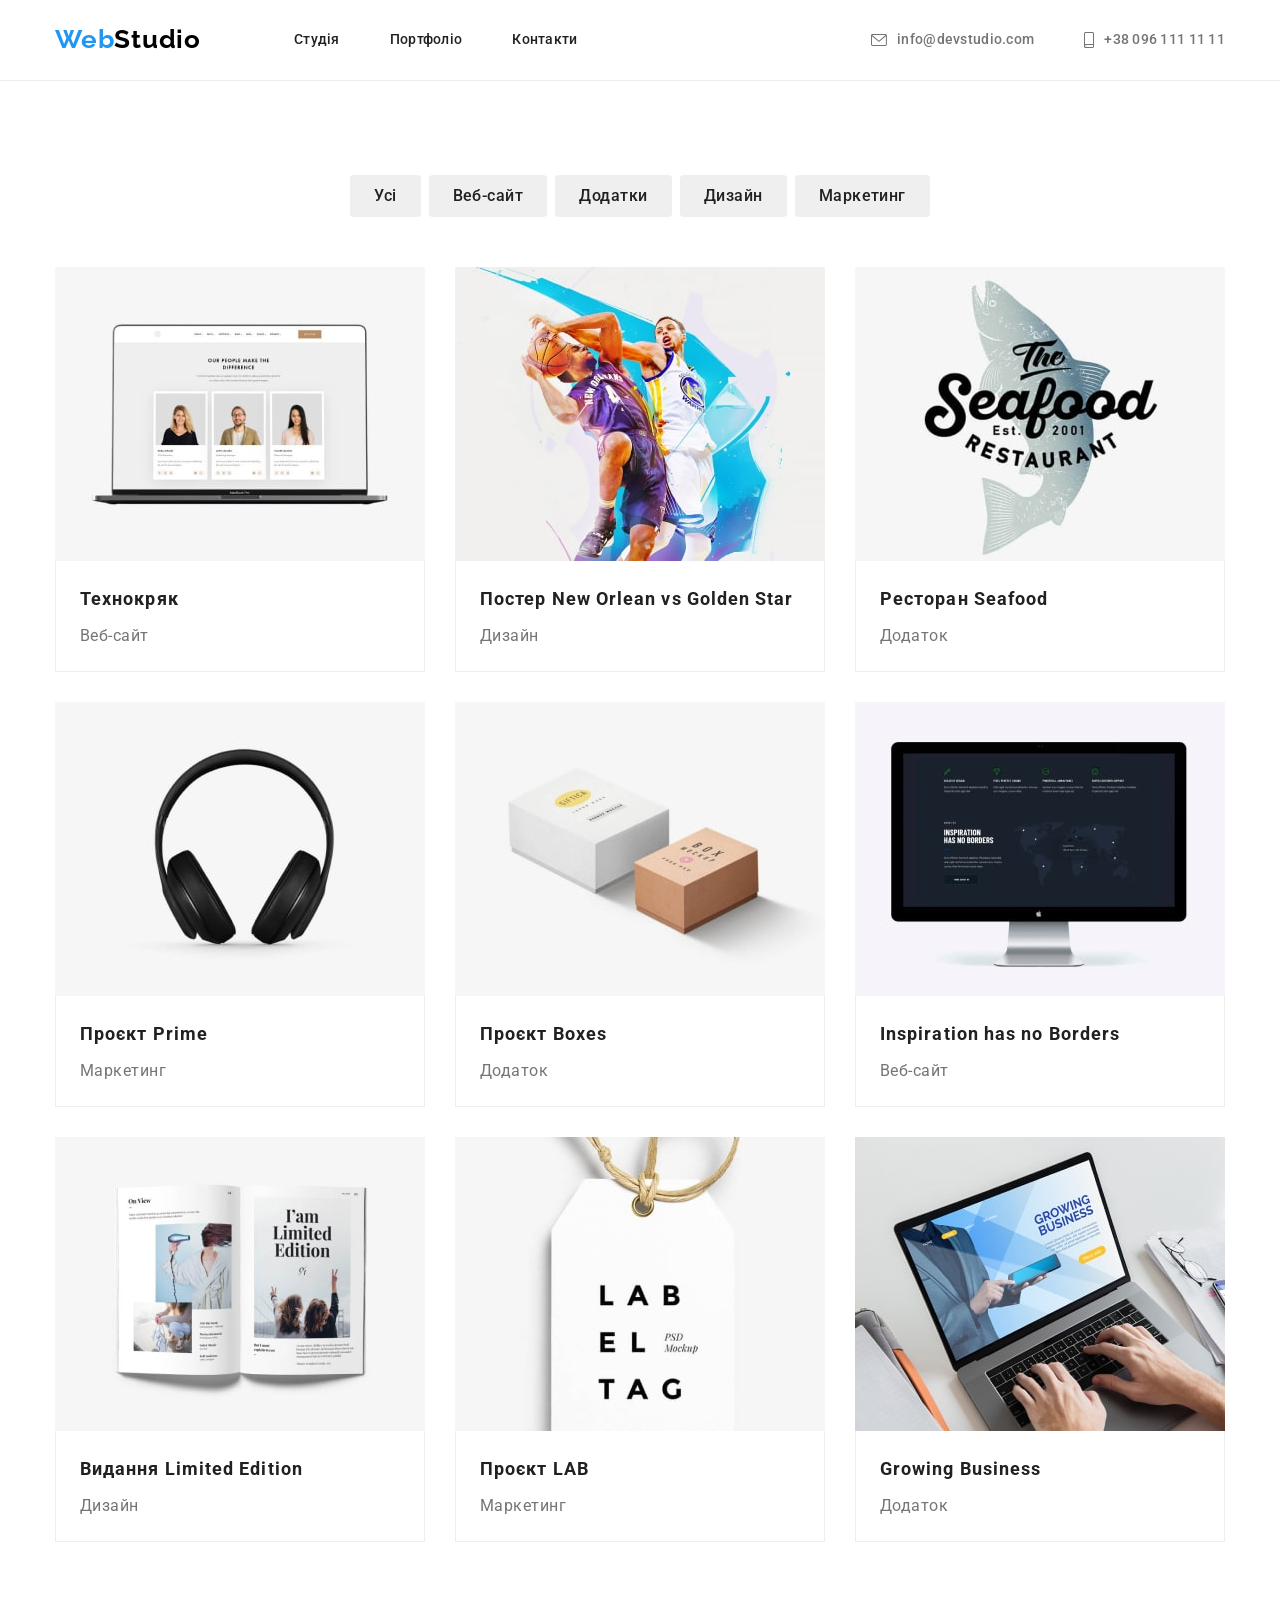
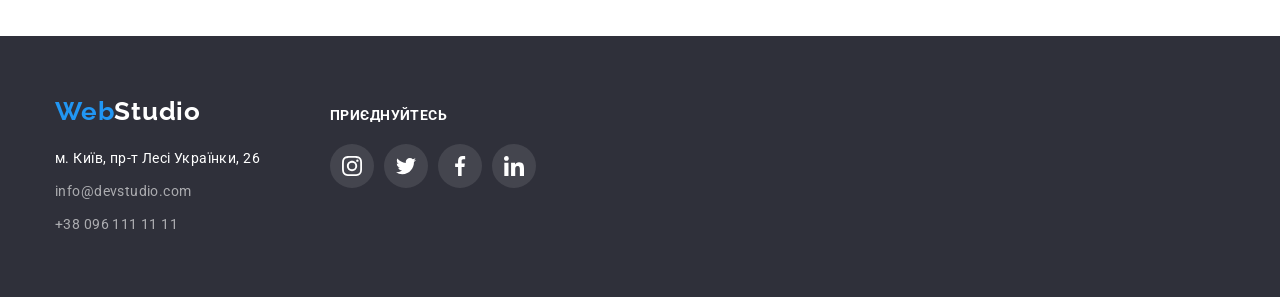
==== commit 23dc681f: "исправление опечаток" ====
--- a/portfolio.html
+++ b/portfolio.html
@@ -102,7 +102,7 @@
                 <img src="./images/portfolio5.jpg" alt="Сторінка веб-сайту" width="370" height="294">
                 <div class="design">
                     <h3 class="projects">Inspiration has no Borders</h3>
-                    <p class="category">Веб-сай</p>
+                    <p class="category">Веб-сайт</p>
                 </div> </a>
             </li>
             <li class="item">
